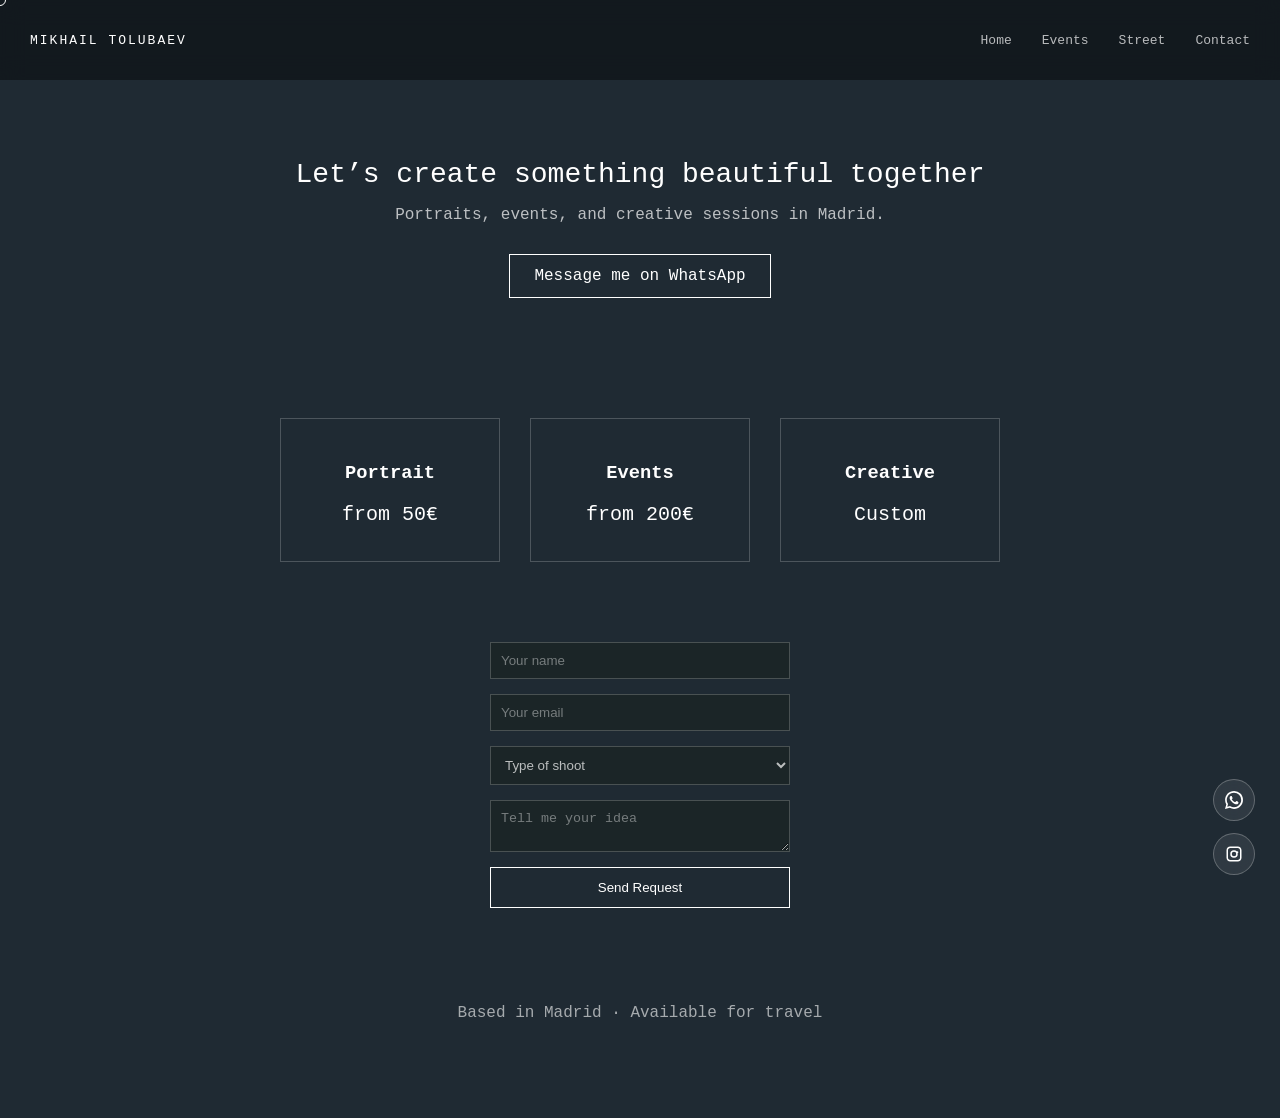
==== mcontacto.html @ bc0139a0 "initial upload" ====
<!DOCTYPE html>
<html lang="en">
<head>
    <meta charset="UTF-8">
    <meta name="viewport" content="width=device-width, initial-scale=1.0">
    <title>Contact | Book a Photoshoot</title>
    <link rel="stylesheet" href="unified.css">
</head>

<body>

<div class="cursor" id="cursor"></div>

<div class="header">
    <div id="proyecto">MIKHAIL TOLUBAEV</div>

    <div class="menu-toggle" id="menu-toggle">☰</div>

    <ul class="menu" id="menu">
        <li><a href="mretratos.html">Home</a></li>
        <li><a href="meventos.html">Events</a></li>
        <li><a href="mstreet.html">Street</a></li>
        <li><a href="mcontacto.html">Contact</a></li>
    </ul>
</div>

<div class="contact-hero">
    <h1>Let’s create something beautiful together</h1>
    <p>Portraits, events, and creative sessions in Madrid.</p>

    <a href="https://wa.me/34675810438?text=Hi%20I%20want%20to%20book%20a%20photoshoot"
       class="cta-button"
       target="_blank">
       Message me on WhatsApp
    </a>
</div>


<div class="pricing">
    <div class="price-card">
        <h3>Portrait</h3>
        <p class="price">from 50€</p>
    </div>

    <div class="price-card">
        <h3>Events</h3>
        <p class="price">from 200€</p>
    </div>

    <div class="price-card">
        <h3>Creative</h3>
        <p class="price">Custom</p>
    </div>
</div>


<div class="contact-form">
    <form action="https://formsubmit.co/mandnicktol@gmail.com" method="POST">
        <input type="hidden" name="_captcha" value="false">

        <input type="text" name="name" placeholder="Your name" required>
        <input type="email" name="email" placeholder="Your email" required>

        <select name="type">
            <option value="">Type of shoot</option>
            <option>Portrait</option>
            <option>Event</option>
            <option>Creative</option>
        </select>

        <textarea name="message" placeholder="Tell me your idea"></textarea>

        <button type="submit">Send Request</button>
    </form>
</div>

<div class="trust">
    <p>Based in Madrid · Available for travel</p>
</div>

<div class="contact-wrapper">

    <a href="https://wa.me/34675810438?text=Hi%20I%20want%20a%20photoshoot"
   target="_blank"
   class="contact-btn whatsapp">

    <svg viewBox="0 0 24 24">
        <path d="M20.52 3.48A11.78 11.78 0 0012.05 
        0C5.48 0 .13 5.35.13 11.92c0 
        2.1.55 4.15 1.6 5.97L0 24l6.27-1.64a11.9 
        11.9 0 005.78 1.48h.01c6.57 
        0 11.92-5.35 11.92-11.92 
        0-3.18-1.24-6.17-3.46-8.44zM12.06 
        21.6h-.01a9.64 9.64 0 
        01-4.92-1.35l-.35-.21-3.72.97.99-3.63-.23-.37a9.6 
        9.6 0 01-1.48-5.09c0-5.3 
        4.32-9.62 9.64-9.62 2.57 
        0 4.98 1 6.79 2.81a9.56 
        9.56 0 012.83 6.8c0 
        5.3-4.32 9.62-9.64 
        9.62zm5.29-7.23c-.29-.15-1.7-.84-1.96-.94-.26-.1-.45-.15-.64.15-.19.29-.74.94-.91 
        1.13-.17.19-.34.22-.63.07-.29-.15-1.24-.46-2.36-1.46-.87-.77-1.46-1.72-1.63-2.01-.17-.29-.02-.45.13-.6.14-.14.29-.34.43-.51.14-.17.19-.29.29-.48.1-.19.05-.36-.02-.51-.07-.15-.64-1.54-.88-2.12-.23-.55-.47-.48-.64-.49h-.55c-.19 
        0-.51.07-.78.36-.26.29-1.03 1.01-1.03 
        2.46 0 1.45 1.05 2.85 1.2 3.04.15.19 2.06 
        3.15 5 4.42.7.3 1.24.48 1.66.62.7.22 
        1.33.19 1.83.12.56-.08 1.7-.69 
        1.94-1.36.24-.67.24-1.25.17-1.36-.07-.12-.26-.19-.55-.34z"/>
    </svg>

</a>

    <a href="https://instagram.com/otterduckness"
   target="_blank"
   class="contact-btn instagram">

    <svg viewBox="0 0 24 24">
        <path d="M7 2C4.24 2 2 4.24 2 7v10c0 2.76 2.24 5 5 5h10c2.76 
        0 5-2.24 5-5V7c0-2.76-2.24-5-5-5H7zm10 2c1.66 
        0 3 1.34 3 3v10c0 1.66-1.34 3-3 
        3H7c-1.66 0-3-1.34-3-3V7c0-1.66 
        1.34-3 3-3h10zm-5 3a5 5 0 100 
        10 5 5 0 000-10zm0 2a3 3 0 110 
        6 3 3 0 010-6zm4.5-.75a1.25 
        1.25 0 100 2.5 1.25 1.25 0 
        000-2.5z"/>
    </svg>

</a>

</div>

<script src="shared.js"></script>
</body>
</html>
---- unified.css ----
* {
    box-sizing: border-box;
}

body {
    margin: 0;
    background: #1f2a33;
    color: white;
    font-family: 'Courier New', Courier, monospace;
    overflow-x: hidden;
    opacity: 0;
    transition: opacity 0.8s ease;
}

body.loaded {
    opacity: 1;
}

/* HEADER */
.header {
    position: fixed;
    top: 0;
    width: 100%;
    height: 80px;
    display: flex;
    align-items: center;
    justify-content: space-between;
    padding: 0 30px;
    background: rgba(0,0,0,0.4);
    backdrop-filter: blur(12px);
    z-index: 9999;
}

#proyecto {
    font-size: 13px;
    letter-spacing: 2px;
}

/* MENU */
.menu {
    display: flex;
    gap: 30px;
}

.menu li {
    list-style: none;
}

.menu a {
    color: white;
    text-decoration: none;
    font-size: 13px;
    opacity: 0.7;
}

/* FIX: hamburger hidden by default */
.menu-toggle {
    display: none;
    font-size: 22px;
    cursor: pointer;
}

/* CURSOR */
.cursor {
    width: 12px;
    height: 12px;
    border: 1px solid white;
    border-radius: 50%;
    position: fixed;
    pointer-events: none;
    z-index: 99999;
    transform: translate(-50%, -50%);
}

.cursor-grow {
    transform: translate(-50%, -50%) scale(2);
}

/* GALLERY */
.intro {
    padding: 140px 40px 40px;
}

.galeria {
    column-count: 3;
    column-gap: 24px;
    padding: 0 40px 60px;
}

.foto {
    break-inside: avoid;
    margin-bottom: 24px;
}

/* 🔥 FIX: hover animation */
.foto img {
    width: 100%;
    height: auto;
    display: block;
    cursor: pointer;
    transition: transform 0.3s ease;
}

.foto img:hover {
    transform: scale(1.04);
}

/* LIGHTBOX */
#lightbox {
    position: fixed;
    inset: 0;
    background: rgba(0,0,0,0.96);
    display: none;
    justify-content: center;
    align-items: center;
    z-index: 9999;
}

#lightbox img {
    max-width: 90%;
    max-height: 90%;
    object-fit: contain;
}

#close {
    position: absolute;
    top: 20px;
    right: 30px;
    font-size: 30px;
    cursor: pointer;
}

.arrow {
    position: absolute;
    font-size: 40px;
    cursor: pointer;
    user-select: none;
}

.left { left: 20px; }
.right { right: 20px; }

/* CONTACT BUTTONS */
.contact-wrapper {
    position: fixed;
    bottom: 25px;
    right: 25px;
    display: flex;
    flex-direction: column;
    gap: 12px;
    z-index: 9999;
}

.contact-btn {
    width: 42px;
    height: 42px;
    display: flex;
    align-items: center;
    justify-content: center;
    backdrop-filter: blur(10px);
    border-radius: 50%;
    transition: all 0.3s ease;
    background: rgba(255,255,255,0.08);
    border: 1px solid rgba(255,255,255,0.25);
}

.contact-btn svg {
    width: 18px;
    height: 18px;
    fill: white !important;
}

.contact-btn:hover {
    transform: scale(1.08);
}

/* 🔥 MOBILE FIXES */
@media (max-width: 768px) {

    .menu-toggle {
        display: block;
    }

    .menu {
        position: absolute;
        top: 80px;
        right: 0;
        background: rgba(0,0,0,0.95);
        flex-direction: column;
        width: 200px;
        padding: 20px;
        display: none;
    }

    .menu.active {
        display: flex;
    }

    .galeria {
        column-count: 1;
    }

    /* FIX cursor on mobile */
    body { cursor: auto !important; }
    .cursor { display: none; }
}


/* HIDE DEFAULT CURSOR ONLY ON DESKTOP */
@media (min-width: 769px) {
    body {
        cursor: none;
    }

    a, button, input, textarea, select, img {
        cursor: none;
    }
}

/* ===== CONTACT PAGE STYLES (RESTORE) ===== */

.contact-hero {
    padding: 140px 20px 80px;
    text-align: center;
    max-width: 800px;
    margin: 0 auto;
}

.contact-hero h1 {
    font-size: 28px;
    margin-bottom: 10px;
}

.contact-hero p {
    opacity: 0.7;
    margin-bottom: 30px;
}

.cta-button {
    display: inline-block;
    padding: 12px 24px;
    border: 1px solid white;
    text-decoration: none;
    color: white;
    transition: 0.3s;
}

.cta-button:hover {
    background: white;
    color: black;
}

/* PRICING */
.pricing {
    display: flex;
    justify-content: center;
    gap: 30px;
    padding: 40px 20px;
    flex-wrap: wrap;
}

.price-card {
    border: 1px solid rgba(255,255,255,0.2);
    padding: 25px;
    width: 220px;
    text-align: center;
}

.price {
    font-size: 20px;
    margin: 10px 0;
}

/* TESTIMONIALS */
.testimonials {
    padding: 60px 20px;
    text-align: center;
}

.testimonial {
    max-width: 500px;
    margin: 0 auto 30px;
    opacity: 0.8;
}

/* FORM */
.contact-form {
    padding: 40px 20px;
    display: flex;
    justify-content: center;
}

.contact-form form {
    display: flex;
    flex-direction: column;
    gap: 15px;
    width: 300px;
}

.contact-form input,
.contact-form select,
.contact-form textarea {
    padding: 10px;
    border: none;
    outline: none;
}

.contact-form button {
    padding: 12px;
    border: 1px solid white;
    background: none;
    color: white;
    cursor: pointer;
}

.contact-form button:hover {
    background: white;
    color: black;
}

/* TRUST */
.trust {
    text-align: center;
    padding: 40px 20px 80px;
    opacity: 0.6;
}

/* DARK INPUTS */
.contact-form input,
.contact-form select,
.contact-form textarea {
    background: #1b2527;
    color: white;
    border: 1px solid rgba(255,255,255,0.2);
}

.contact-form input::placeholder,
.contact-form textarea::placeholder {
    color: rgba(255,255,255,0.4);
}

.contact-form select {
    color: rgba(255,255,255,0.7);
}


/* ===== PREMIUM GLOW ===== */

.contact-btn {
    position: relative;
    overflow: hidden;
}

/* base glow */
.contact-btn::before {
    content: "";
    position: absolute;
    inset: -2px;
    border-radius: 50%;
    opacity: 0;
    transition: opacity 0.3s ease;
}

/* WhatsApp glow */
.contact-btn.whatsapp::before {
    background: radial-gradient(circle, rgba(37,211,102,0.6), transparent 70%);
}

/* Instagram glow */
.contact-btn.instagram::before {
    background: radial-gradient(circle, rgba(225,48,108,0.6), transparent 70%);
}

/* hover activate */
.contact-btn:hover::before {
    opacity: 1;
}

/* subtle lift */
.contact-btn:hover {
    transform: scale(1.1);
}

h1 {
    font-weight: 300;
}
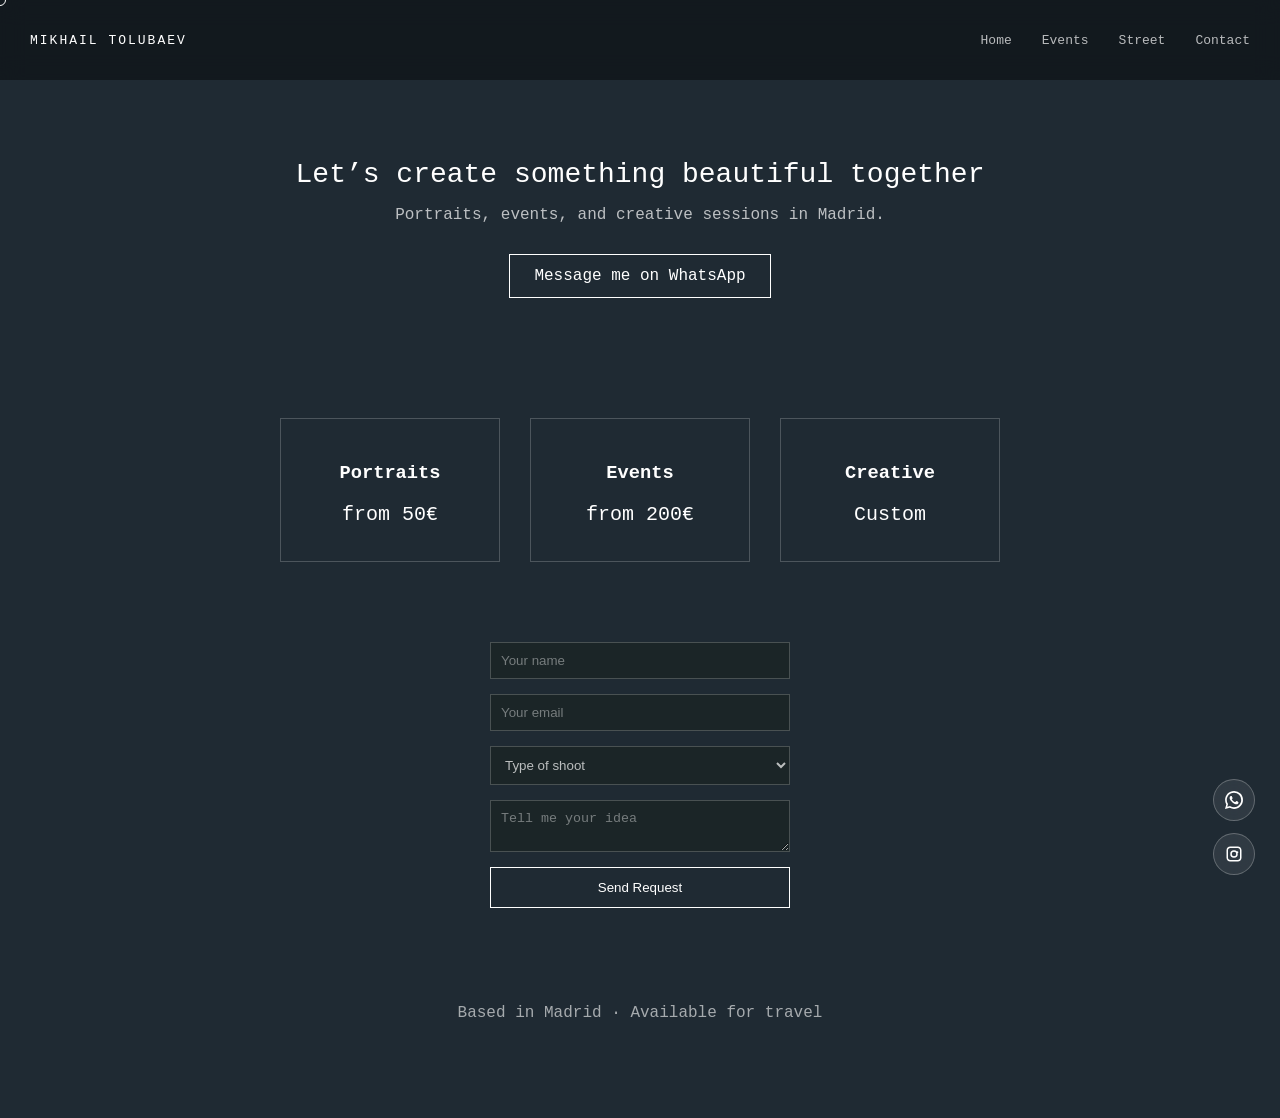
==== commit 7d2e49c1: "update site" ====
--- a/mcontacto.html
+++ b/mcontacto.html
@@ -38,7 +38,7 @@
 
 <div class="pricing">
     <div class="price-card">
-        <h3>Portrait</h3>
+        <h3>Portraits</h3>
         <p class="price">from 50€</p>
     </div>
 
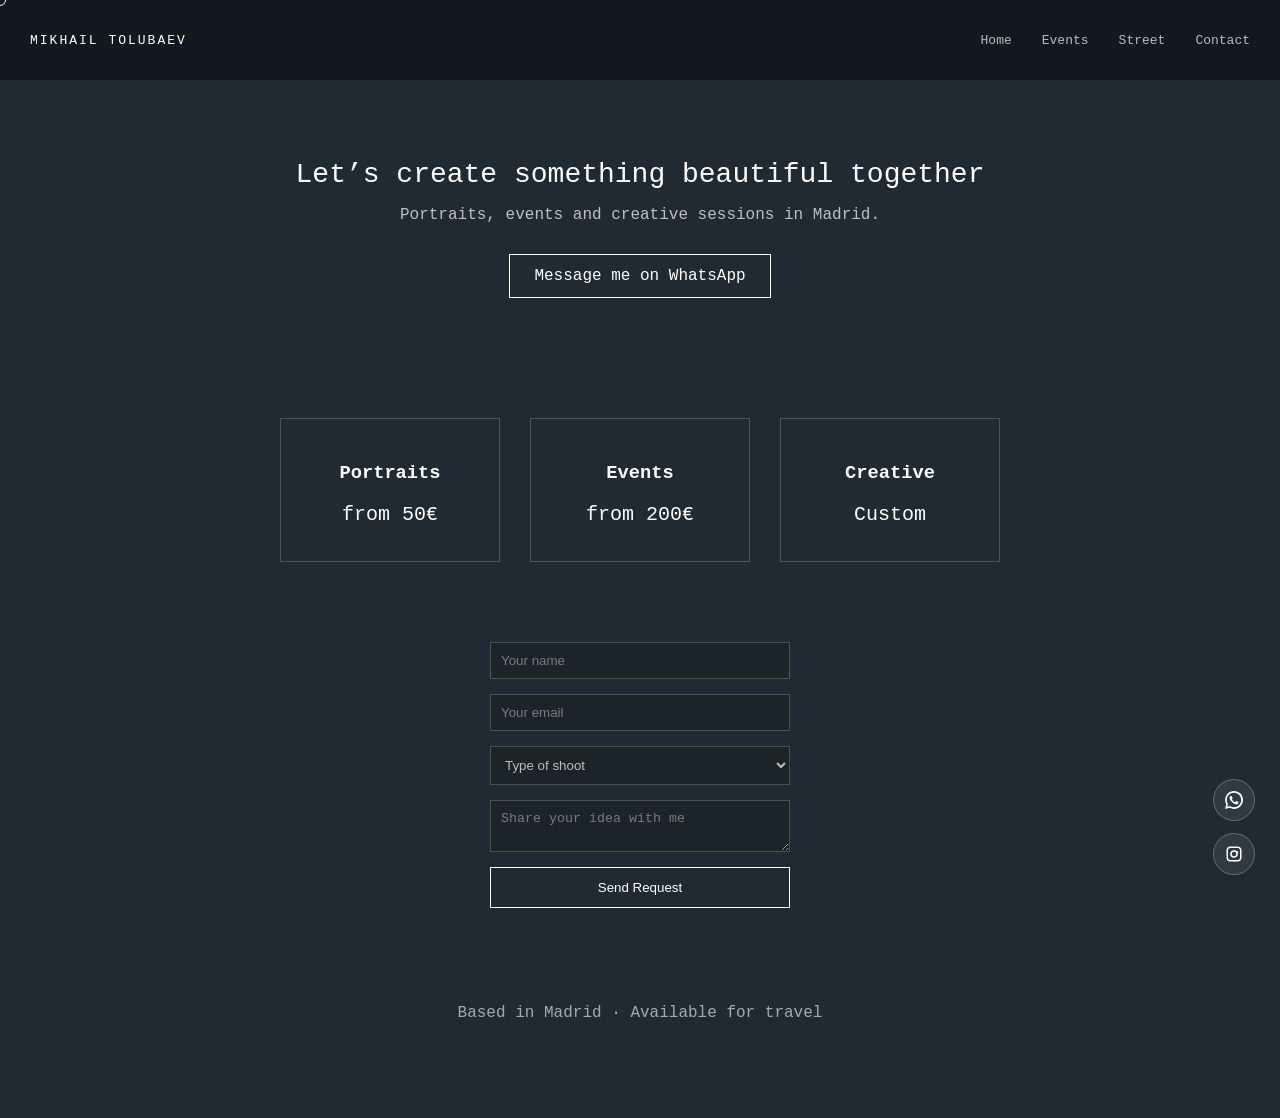
==== commit efdfa894: "corrected some text" ====
--- a/mcontacto.html
+++ b/mcontacto.html
@@ -26,7 +26,7 @@
 
 <div class="contact-hero">
     <h1>Let’s create something beautiful together</h1>
-    <p>Portraits, events, and creative sessions in Madrid.</p>
+    <p>Portraits, events and creative sessions in Madrid.</p>
 
     <a href="https://wa.me/34675810438?text=Hi%20I%20want%20to%20book%20a%20photoshoot"
        class="cta-button"
@@ -68,7 +68,7 @@
             <option>Creative</option>
         </select>
 
-        <textarea name="message" placeholder="Tell me your idea"></textarea>
+        <textarea name="message" placeholder="Share your idea with me"></textarea>
 
         <button type="submit">Send Request</button>
     </form>
--- a/unified.css
+++ b/unified.css
@@ -76,6 +76,11 @@
     transform: translate(-50%, -50%) scale(2);
 }
 
+/* ===== FORCE HIDE DEFAULT CURSOR ===== */
+* {
+    cursor: none !important;
+}
+
 /* GALLERY */
 .intro {
     padding: 140px 40px 40px;
